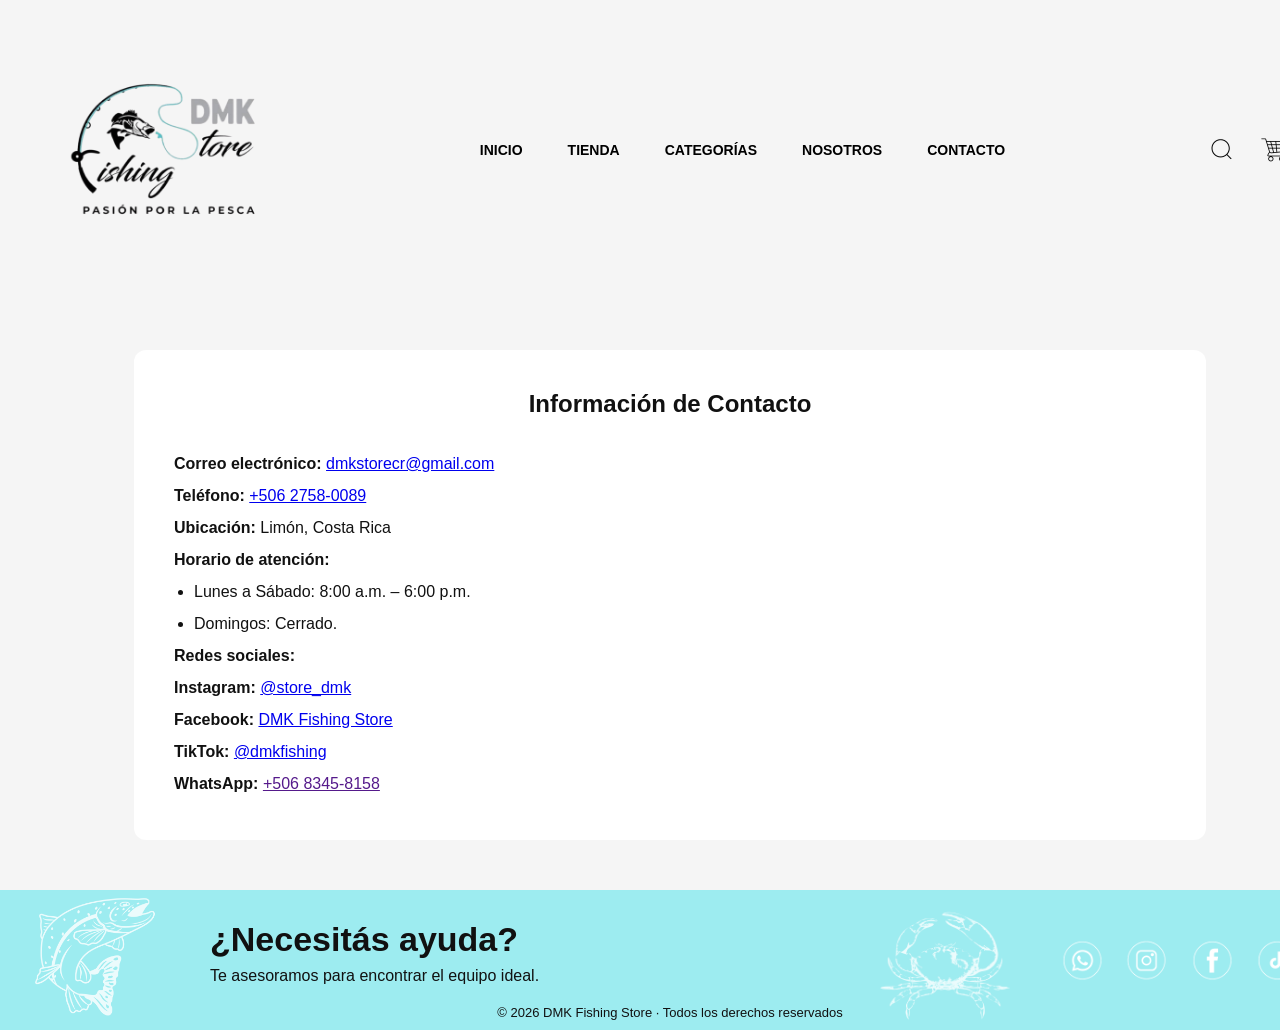
==== contacto.html @ 7b0bcb3d "Cambios" ====
<!DOCTYPE html> <!-- ! -->
<html lang="en">
<link>
    <meta charset="UTF-8">
    <meta name="viewport" content="width=device-width, initial-scale=1.0">
    <title>Nosotros</title>
    <link rel="stylesheet" href="style.css"></link>
</head>
<body>
  <main class="desktop">

    <header class="header">
      <img src="img_header/logo_header.png" alt="DMK Fishing Store" class="logo">

      <nav class="navbar">
        <a href="index.html">INICIO</a>
        <a href="tienda.html">TIENDA</a>
        <a href="#">CATEGORÍAS</a>
        <a href="nosotros.html">NOSOTROS</a>
        <a href="#">CONTACTO</a>
      </nav>

      <div class="header-icons">
        <img src="img_header/search_icon.png" alt="Buscar" class="header-icons img">
        <img src="img_header/carrito_icon.png" alt="Carrito" class="header-icons img">
      </div>
    </header>

    <section class="contacto">
        <h2>Información de Contacto</h2>

        <div class="contacto-info">

            <p>
                <strong>Correo electrónico:</strong>
                <a href="mailto:dmkstorecr@gmail.com">
                    dmkstorecr@gmail.com
                </a>
            </p>

            <p>
                <strong>Teléfono:</strong>
                <a href="tel:+50627580089">
                    +506 2758-0089
                </a>
            </p>

            <p><strong>Ubicación:</strong> Limón, Costa Rica</p>

            <p><strong>Horario de atención:</strong></p>

            <ul>
                <li>Lunes a Sábado: 8:00 a.m. – 6:00 p.m.</li>
                <li>Domingos: Cerrado.</li>
            </ul>

            <p><strong>Redes sociales:</strong></p>

            <p>
                <strong>Instagram:</strong>
                <a href="https://www.instagram.com/store_dmk?igsh=MmlsZzRmYTc1ODk5" target="_blank">
                    @store_dmk
                </a>
            </p>

            <p>
                <strong>Facebook:</strong>
                <a href="https://www.facebook.com/share/14envQaKYx1/" target="_blank">
                    DMK Fishing Store
                </a>
            </p>

            <p>
                <strong>TikTok:</strong>
                <a href="https://www.tiktok.com/@dmkfishing?_r=1&_t=ZS-96pMe8b1P9x" target="_blank">
                    @dmkfishing
                </a>
            </p>

            <p>
                <strong>WhatsApp:</strong>
                <a href="" target="_blank">
                    +506 8345-8158
                </a>
            </p>
        </div>
    </section>
    
    <footer class="footer">
      <img src="img_footer/pescado_decorativo_footer.png" alt="" class="footer-decoracion-pescado">

      <div class="footer-texto">
        <h2>¿Necesitás ayuda?</h2>
        <p>Te asesoramos para encontrar el equipo ideal.</p>
      </div>

      <img src="img_footer/cangrejo_decorativo_footer.png" alt="" class="footer-decoracion-cangrejo">

      <div class="footer-redes">
        <img src="img_footer/logo_whatsapp_footer.png" alt="WhatsApp">
        <img src="img_footer/logo_insta_footer.png" alt="Instagram">
        <img src="img_footer/logo_facebook_footer.png" alt="Facebook">
        <img src="img_footer/logo_tiktok_footer.png" alt="TikTok">
      </div>

      <p class="copyright">
        © 2026 DMK Fishing Store · Todos los derechos reservados
      </p>
    </footer>
---- style.css ----
/* RESET */
*{
    margin: 0;
    padding: 0;
    box-sizing: border-box;
    font-family: Arial, Helvetica, sans-serif;
}

body{
    background-color: #F5F5F5;
    color: #111111;
}

/* DESKTOP */
.desktop{
    width: 1340px;
    margin: auto;
}

/* HEADER */

.header{
    display: flex;
    align-items: center;
    justify-content: space-between;
    padding: 25px 40px;
}

.logo{
    width: 250px;
}

.navbar{
    display: flex;
    gap: 45px;
}

.navbar a{
    text-decoration: none;
    color: black;
    font-size: 14px;
    font-weight: 600;
}

.header-icons{
    display: flex;
    align-items: center;
    gap: 5px;
}

.header-icons img{
    width: 50px;
}

/* BANNER PRINCIPAL */

.banner-principal{
    display: flex;
    align-items: center;
    justify-content: space-between;
    padding: 30px 40px 60px;
}

.banner-texto{
    width: 800px;
}

.banner-texto h1{
    font-size: 58px;
    line-height: 1.1;
    margin-bottom: 20px;
}

.banner-texto span{
    color: #72E3E7;
}

.banner-texto p{
    font-size: 18px;
    line-height: 1.6;
    margin-bottom: 30px;
}

.btn-tienda{
    display: inline-flex;
    align-items: center;
    gap: 10px;
    background-color: #72E3E7;
    color: white;
    text-decoration: none;
    padding: 16px 28px;
    border-radius: 18px;
    font-weight: bold;
}

.btn-tienda img{
    width: 20px;
}

.banner-imagen img{
    width: 500px;
    border-radius: 4px;
}

/* SERVICIOS */

.servicios-brindados{
    display: flex;
    justify-content: space-between;
    padding: 0 40px 50px;
    gap: 30px;
}

.servicio{
    display: flex;
    align-items: center;
    gap: 18px;
    width: 33%;
}

.icono-servicio{
    width: 65px;
    height: 65px;
    background-color: #DDFBFC;
    border-radius: 50%;
    display: flex;
    align-items: center;
    justify-content: center;
}

.icono-servicio img{
    width: 60px;
}

.servicio h3{
    font-size: 16px;
    margin-bottom: 8px;
}

.servicio p{
    font-size: 14px;
    line-height: 1.5;
}

/* PRODUCTOS */

.productos-recomendados{
    padding: 0 40px 60px;
}

.titulo-productos{
    display: flex;
    align-items: center;
    justify-content: space-between;
    margin-bottom: 30px;
}

.titulo-productos p{
    color: #72E3E7;
    font-size: 14px;
    font-weight: bold;
    margin-bottom: 10px;
}

.titulo-productos h2{
    font-size: 42px;
}

.btn-ver-todos{
    border: 2px solid #72E3E7;
    padding: 12px 25px;
    border-radius: 30px;
    text-decoration: none;
    color: #72E3E7;
    font-weight: bold;
}

.productos-grid{
    display: flex;
    gap: 25px;
}

.producto-card{
    background-color: white;
    border-radius: 18px;
    padding: 20px;
    width: 100%;
    box-shadow: 0 2px 10px rgba(0,0,0,0.08);
    display: flex;
    align-items: center;
    gap: 20px;
}

.producto-card img{
    width: 45%;
    margin-bottom: 15px;
}

.producto-card h3{
    font-size: 18px;
    margin-bottom: 12px;
}

.producto-card p{
    font-weight: bold;
}

.producto-info{
    display: flex;
    flex-direction: column;
    gap: 10px;
}

/* TIENDA categorias */
.categorias-tienda{
    display: flex;
    gap: 22px;
    padding: 0 80px 40px;
    flex-wrap: wrap;
}

.categorias-tienda button{
    width: 130px;
    height: 30px;

    border-radius: 30px;
    border: 1.5px solid #D9D9D9;

    background-color: white;

    font-size: 15px;
    font-weight: 600;

    cursor: pointer;

    transition: 0.3s;
}

.categorias-tienda button:hover{
    background-color: #72E3E7;
    color: white;
    border: none;
}

.categoria-activa{
    background-color: #72E3E7 !important;
    color: white;
    border: none !important;
}

/* TIENDA */
.productos-tienda {
  display: grid;
  grid-template-columns: repeat(4, 1fr);
  gap: 28px;
  padding: 40px 80px;
}

.productos-tienda .producto-card {
  background: white;
  border-radius: 14px;
  padding: 18px;
  min-height: 320px;
  box-shadow: 0 4px 12px rgba(0, 0, 0, 0.10);
  display: flex;
  flex-direction: column;
  justify-content: space-between;
}

.productos-tienda .producto-card img {
  width: 100%;
  height: 150px;
  object-fit: contain;
  margin-bottom: 15px;
}

.productos-tienda .producto-info {
  display: flex;
  flex-direction: column;
  gap: 1px;
}

.productos-tienda .producto-info h3 {
  font-size: 16px;
  font-weight: 700;
}

.productos-tienda .producto-info p {
  font-size: 14px;
}

.productos-tienda .producto-info span {
  font-size: 15px;
  font-weight: 700;
  margin-top: 5px;
}

.productos-tienda .producto-card {
  position: relative;
}

.btn-carrito {
  position: absolute;
  right: 18px;
  bottom: 18px;
  width: 30px;
  height: 35px;
  border: none;
  border-radius: 12px;
  background: #72E3E7;
  cursor: pointer;
}

.ordenar{
    display: flex;
    align-items: center;
    gap: 10px;
}

.ordenar label{
    font-weight: bold;
    color: #000000;
}

.ordenar select{
    padding: 8px 12px;
    border: 1px solid #ccc;
    border-radius: 8px;
    background-color: white;
    cursor: pointer;
}

.buscador-section{
    display: flex;
    justify-content: flex-end;
    align-items: center;
    gap: 20px;
    margin: 20px 50px;
}

.buscador{
    display: flex;
    align-items: right;
    border: 1px solid #ccc;
    border-radius: 8px;
    overflow: hidden;
    width: 300px;
    height: 40px;
}

.buscador input{
    border: none;
    padding: 12px;
    flex: 1;
    outline: none;
}

#btnBuscar{
    display: flex;
    justify-content: center;
    align-items: center;
    border: none;
    background: #72E3E7;
    padding: 12px 15px;
    cursor: pointer;
}

#btnBuscar img{
    width: 25px;
    height: 25px;
}

.paginacion{
    display: flex;
    justify-content: center;
    align-items: center;
    gap: 10px;
    margin: 40px 0;
}

.paginacion button{
    width: 40px;
    height: 30px;
    border: none;
    border-radius: 8px;
    background-color: white;
    color: #000000;
    font-weight: bold;
    cursor: pointer;
    transition: 0.3s;
}

.paginacion button:hover{
    background-color: #72E3E7;
    color: white;
    transform: translateY(-2px);
}


/* FOOTER */

.footer{
    background-color: #9DECF0;
    padding: 30px 40px;
    display: flex;
    align-items: center;
    justify-content: space-between;
    position: relative;
}

.footer-texto h2{
    font-size: 34px;
    margin-bottom: 8px;
    margin-left: 170px;
}

.footer-texto p{
    font-size: 16px;
    margin-left: 170px;
    margin-bottom: 15px;
}

.footer-redes{
    display: flex;
    gap: 20px;
}

.footer-redes img{
    width: 45px;
}

.footer-decoracion-pescado{
    width: 145px;
    position: absolute;
    left: 20px;
    bottom: 0.3px;
    opacity: 0.8;
}

.footer-decoracion-cangrejo{
    width: 130px;
    position: absolute;
    left: 880px;
    bottom: 1px;
    opacity: 0.8;
}

.copyright{
    position: absolute;
    bottom: 10px;
    left: 50%;
    transform: translateX(-50%);
    font-size: 13px;
}

.contacto{
    width: 80%;
    margin: 50px auto;
    padding: 40px;
    background-color: #ffffff;
    border-radius: 12px;
}

.contacto h2{
    text-align: center;
    margin-bottom: 30px;
}

.contacto-info{
    line-height: 2;
}

.contacto-info ul{
    margin-left: 20px;
}

.nosotros-banner{
    display: flex;
    align-items: center;
    justify-content: space-between;
    padding: 50px 80px;
    gap: 50px;
}

.nosotros-texto{
    max-width: 550px;
}

.nosotros-texto h1{
    font-size: 58px;
    margin-bottom: 20px;
}

.nosotros-texto p{
    font-size: 18px;
    line-height: 1.6;
}

.nosotros-imagen img{
    width: 500px;
    border-radius: 18px;
}

.historia-section{
    padding: 20px 80px 60px;
}

.historia-texto{
    max-width: 900px;
}

.historia-texto h2{
    font-size: 40px;
    margin-bottom: 20px;
}

.historia-texto p{
    font-size: 18px;
    line-height: 1.7;
    margin-bottom: 20px;
}

.valores-section{
    padding: 20px 80px 70px;
}

.valores-section h2{
    font-size: 40px;
    margin-bottom: 35px;
}

.valores-grid{
    display: flex;
    gap: 30px;
}

.valor-card{
    background-color: white;
    border-radius: 18px;
    padding: 35px;
    box-shadow: 0 4px 12px rgba(0,0,0,0.08);
}

.valor-card h3{
    font-size: 24px;
    margin-bottom: 15px;
}

.valor-card p{
    font-size: 17px;
    line-height: 1.6;
}

.mision-vision{
    display: flex;
    gap: 30px;
    padding: 0 80px 80px;
}

.mision-card,
.vision-card{
    background-color: #9DEEF0;
    border-radius: 18px;
    padding: 40px;
    width: 100%;
}

.mision-card h2,
.vision-card h2{
    font-size: 32px;
    margin-bottom: 15px;
}

.mision-card p,
.vision-card p{
    font-size: 17px;
    line-height: 1.6;
}
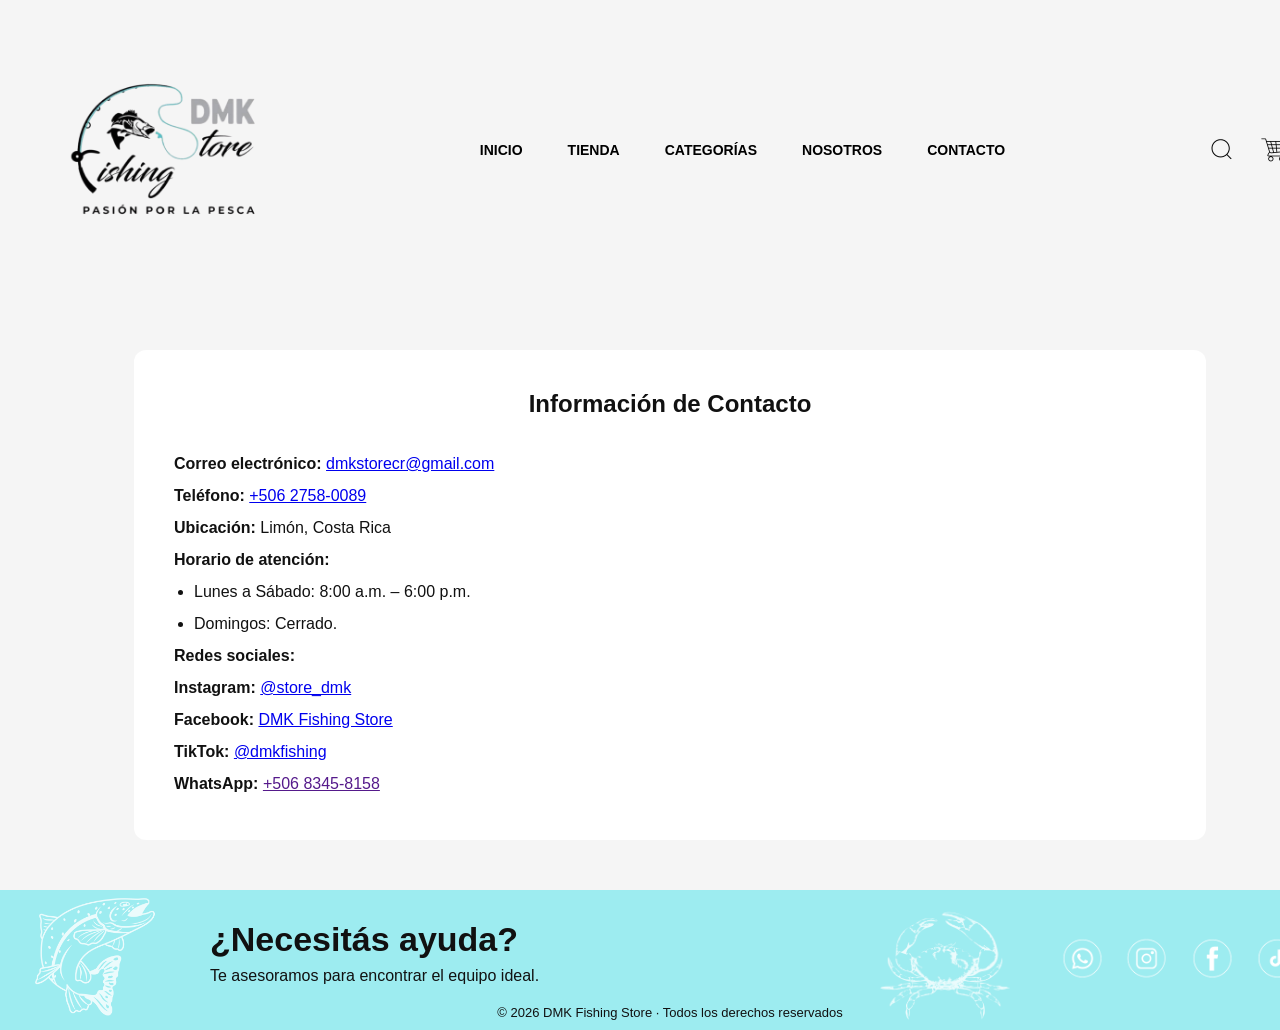
==== commit adef232a: "Actualización html" ====
--- a/contacto.html
+++ b/contacto.html
@@ -97,13 +97,28 @@
       <img src="img_footer/cangrejo_decorativo_footer.png" alt="" class="footer-decoracion-cangrejo">
 
       <div class="footer-redes">
-        <img src="img_footer/logo_whatsapp_footer.png" alt="WhatsApp">
-        <img src="img_footer/logo_insta_footer.png" alt="Instagram">
-        <img src="img_footer/logo_facebook_footer.png" alt="Facebook">
-        <img src="img_footer/logo_tiktok_footer.png" alt="TikTok">
-      </div>
+        <a href="" target="_blank">
+            <img src="img_footer/logo_whatsapp_footer.png" alt="WhatsApp">
+        </a>
+
+        <a href="https://www.instagram.com/store_dmk?igsh=MmlsZzRmYTc1ODk5" target="_blank">
+            <img src="img_footer/logo_insta_footer.png" alt="Instagram">
+        </a>
+
+        <a href="https://www.facebook.com/share/14envQaKYx1/" target="_blank">
+            <img src="img_footer/logo_facebook_footer.png" alt="Facebook">
+        </a>
+
+        <a href="https://www.tiktok.com/@dmkfishing?_r=1&_t=ZS-96pMe8b1P9x" target="_blank">
+            <img src="img_footer/logo_tiktok_footer.png" alt="TikTok">
+        </a>
+    </div>
 
       <p class="copyright">
         © 2026 DMK Fishing Store · Todos los derechos reservados
       </p>
     </footer>
+
+    </main>
+    </body>
+</html>
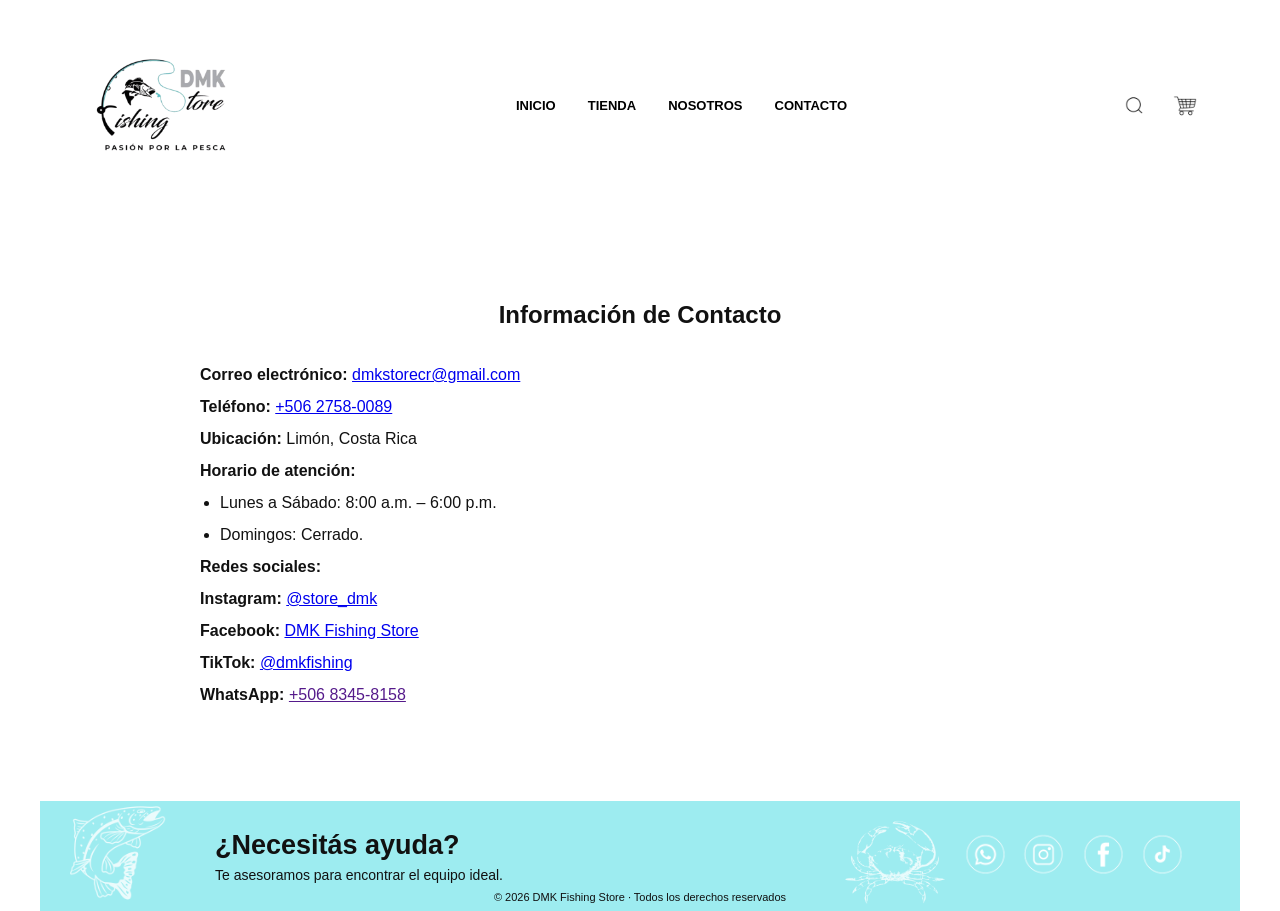
==== commit 0eb27131: "Aplicación archivo json" ====
--- a/contacto.html
+++ b/contacto.html
@@ -15,7 +15,6 @@
       <nav class="navbar">
         <a href="index.html">INICIO</a>
         <a href="tienda.html">TIENDA</a>
-        <a href="#">CATEGORÍAS</a>
         <a href="nosotros.html">NOSOTROS</a>
         <a href="#">CONTACTO</a>
       </nav>
--- a/style.css
+++ b/style.css
@@ -7,89 +7,109 @@
 }
 
 body{
-    background-color: #F5F5F5;
+    background-color: #ffffff;
     color: #111111;
 }
 
 /* DESKTOP */
 .desktop{
-    width: 1340px;
+    width: 100%;
+    max-width: 1200px;
     margin: auto;
 }
 
 /* HEADER */
 
-.header{
+.header {
     display: flex;
     align-items: center;
     justify-content: space-between;
-    padding: 25px 40px;
-}
-
-.logo{
-    width: 250px;
-}
-
-.navbar{
-    display: flex;
-    gap: 45px;
-}
-
-.navbar a{
+    padding: 18px 35px;
+}
+
+.logo {
+    width: 175px;
+    height: auto;
+}
+
+.navbar {
+    display: flex;
+    align-items: center;
+    gap: 32px;
+}
+
+.navbar a {
     text-decoration: none;
     color: black;
-    font-size: 14px;
+    font-size: 13px;
     font-weight: 600;
 }
 
-.header-icons{
-    display: flex;
-    align-items: center;
-    gap: 5px;
-}
-
-.header-icons img{
-    width: 50px;
+.header-icons {
+    display: flex;
+    align-items: center;
+    gap: 12px;
+}
+
+.header-icons img {
+    width: 40px;
+    height: 40px;
+    object-fit: contain;
 }
 
 /* BANNER PRINCIPAL */
 
-.banner-principal{
+.banner-principal {
     display: flex;
     align-items: center;
     justify-content: space-between;
-    padding: 30px 40px 60px;
-}
-
-.banner-texto{
-    width: 800px;
-}
-
-.banner-texto h1{
-    font-size: 58px;
-    line-height: 1.1;
-    margin-bottom: 20px;
-}
-
-.banner-texto span{
+    gap: 45px;
+    padding: 45px 35px 55px;
+}
+
+.banner-texto {
+    width: 55%;
+}
+
+.banner-texto h1 {
+    font-size: 45px;
+    line-height: 1.12;
+    margin-bottom: 18px;
+}
+
+.banner-texto span {
     color: #72E3E7;
 }
 
-.banner-texto p{
-    font-size: 18px;
+.banner-texto p {
+    font-size: 16px;
     line-height: 1.6;
-    margin-bottom: 30px;
+    margin-bottom: 25px;
+    max-width: 610px;
+}
+
+.banner-imagen {
+    width: 45%;
+}
+
+.banner-imagen img {
+    display: block;
+    width: 100%;
+    height: 330px;
+    object-fit: cover;
+    border-radius: 8px;
+    box-shadow: 10 12px 30px rgba(54, 129, 143, 0.12);
 }
 
 .btn-tienda{
     display: inline-flex;
     align-items: center;
-    gap: 10px;
+    gap: 9px;
     background-color: #72E3E7;
     color: white;
     text-decoration: none;
-    padding: 16px 28px;
-    border-radius: 18px;
+    padding: 13px 23px;
+    border-radius: 15px;
     font-weight: bold;
 }
 
@@ -97,10 +117,6 @@
     width: 20px;
 }
 
-.banner-imagen img{
-    width: 500px;
-    border-radius: 4px;
-}
 
 /* SERVICIOS */
 
@@ -396,63 +412,233 @@
     transform: translateY(-2px);
 }
 
+.enlace-producto {
+    display: block;
+    color: inherit;
+    text-decoration: none;
+}
+
+.imagen-no-disponible {
+    width: 100%;
+    height: 220px;
+    display: flex;
+    align-items: center;
+    justify-content: center;
+    background-color: #eef3f4;
+    color: #6d7779;
+    font-size: 14px;
+}
+
+/* PRODUCTO */
+
+.detalle-producto {
+    width: 90%;
+    max-width: 1100px;
+    margin: 45px auto 70px;
+    padding: 35px;
+
+    display: grid;
+    grid-template-columns: 1fr 1fr;
+    gap: 45px;
+    align-items: center;
+
+    background-color: white;
+    border-radius: 22px;
+    box-shadow: 0 10px 30px rgba(0, 0, 0, 0.1);
+
+    box-sizing: border-box;
+}
+
+.detalle-imagen {
+    width: 100%;
+    height: 450px;
+    padding: 25px;
+
+    display: flex;
+    align-items: center;
+    justify-content: center;
+
+    background-color: #f4f8f9;
+    border-radius: 18px;
+    box-sizing: border-box;
+}
+
+.detalle-imagen img {
+    width: 100%;
+    height: 100%;
+    object-fit: contain;
+    display: block;
+}
+
+.detalle-info {
+    display: flex;
+    flex-direction: column;
+    align-items: flex-start;
+}
+
+.volver {
+    margin-bottom: 18px;
+    color: #159aa2;
+    font-size: 15px;
+    font-weight: bold;
+    text-decoration: none;
+}
+
+.volver:hover {
+    text-decoration: underline;
+}
+
+.categoria-producto {
+    margin: 0 0 8px;
+
+    color: #159aa2;
+    font-size: 14px;
+    font-weight: bold;
+    text-transform: uppercase;
+    letter-spacing: 1px;
+}
+
+.detalle-info h1 {
+    margin: 0 0 8px;
+    font-size: 36px;
+    line-height: 1.1;
+}
+
+.modelo-producto {
+    margin: 0 0 18px;
+    color: #666;
+    font-size: 17px;
+}
+
+.precio-producto {
+    margin: 0 0 20px;
+    font-size: 30px;
+    color: #111;
+}
+
+.descripcion-producto {
+    margin: 0 0 22px;
+    color: #444;
+    font-size: 16px;
+    line-height: 1.6;
+}
+
+.caracteristicas-producto {
+    width: 100%;
+    margin-bottom: 24px;
+    padding: 20px;
+
+    background-color: #f4f8f9;
+    border-radius: 14px;
+    box-sizing: border-box;
+}
+
+.caracteristicas-producto h3 {
+    margin: 0 0 12px;
+    font-size: 18px;
+}
+
+.caracteristicas-producto ul {
+    margin: 0;
+    padding-left: 20px;
+}
+
+.caracteristicas-producto li {
+    margin-bottom: 7px;
+    color: #444;
+}
+
+.btn-comprar {
+    width: 100%;
+    max-width: 320px;
+    padding: 15px 22px;
+
+    border: none;
+    border-radius: 14px;
+
+    background-color: #62dbe0;
+    color: #111;
+
+    font-size: 16px;
+    font-weight: bold;
+    cursor: pointer;
+
+    transition: transform 0.2s ease,
+                box-shadow 0.2s ease;
+}
+
+.btn-comprar:hover {
+    transform: translateY(-2px);
+    box-shadow: 0 8px 18px rgba(0, 0, 0, 0.15);
+}
+
 
 /* FOOTER */
 
-.footer{
+.footer {
     background-color: #9DECF0;
-    padding: 30px 40px;
+    min-height: 110px;
+    padding: 25px 40px;
     display: flex;
     align-items: center;
     justify-content: space-between;
     position: relative;
 }
 
-.footer-texto h2{
-    font-size: 34px;
-    margin-bottom: 8px;
-    margin-left: 170px;
-}
-
-.footer-texto p{
-    font-size: 16px;
-    margin-left: 170px;
-    margin-bottom: 15px;
-}
-
-.footer-redes{
-    display: flex;
-    gap: 20px;
-}
-
-.footer-redes img{
+.footer-texto {
+    margin-left: 135px;
+}
+
+.footer-texto h2 {
+    font-size: 27px;
+    margin: 0 0 6px;
+}
+
+.footer-texto p {
+    font-size: 14px;
+    margin: 0;
+}
+
+.footer-redes {
+    display: flex;
+    align-items: center;
+    gap: 14px;
+    margin-right: 15px;
+}
+
+.footer-redes img {
     width: 45px;
-}
-
-.footer-decoracion-pescado{
-    width: 145px;
+    height: 45px;
+    object-fit: contain;
+}
+
+.footer-decoracion-pescado {
+    width: 115px;
     position: absolute;
-    left: 20px;
-    bottom: 0.3px;
+    left: 18px;
+    bottom: 0;
     opacity: 0.8;
 }
 
-.footer-decoracion-cangrejo{
-    width: 130px;
+.footer-decoracion-cangrejo {
+    width: 100px;
     position: absolute;
-    left: 880px;
-    bottom: 1px;
+    right: 295px;
+    bottom: 0;
+    left: auto;
     opacity: 0.8;
 }
 
-.copyright{
+.copyright {
     position: absolute;
-    bottom: 10px;
+    bottom: 8px;
     left: 50%;
     transform: translateX(-50%);
-    font-size: 13px;
-}
-
+    width: max-content;
+    font-size: 11px;
+}
+
+/* CONTACTO */
 .contacto{
     width: 80%;
     margin: 50px auto;
@@ -474,6 +660,7 @@
     margin-left: 20px;
 }
 
+/* NOSOTROS */ 
 .nosotros-banner{
     display: flex;
     align-items: center;
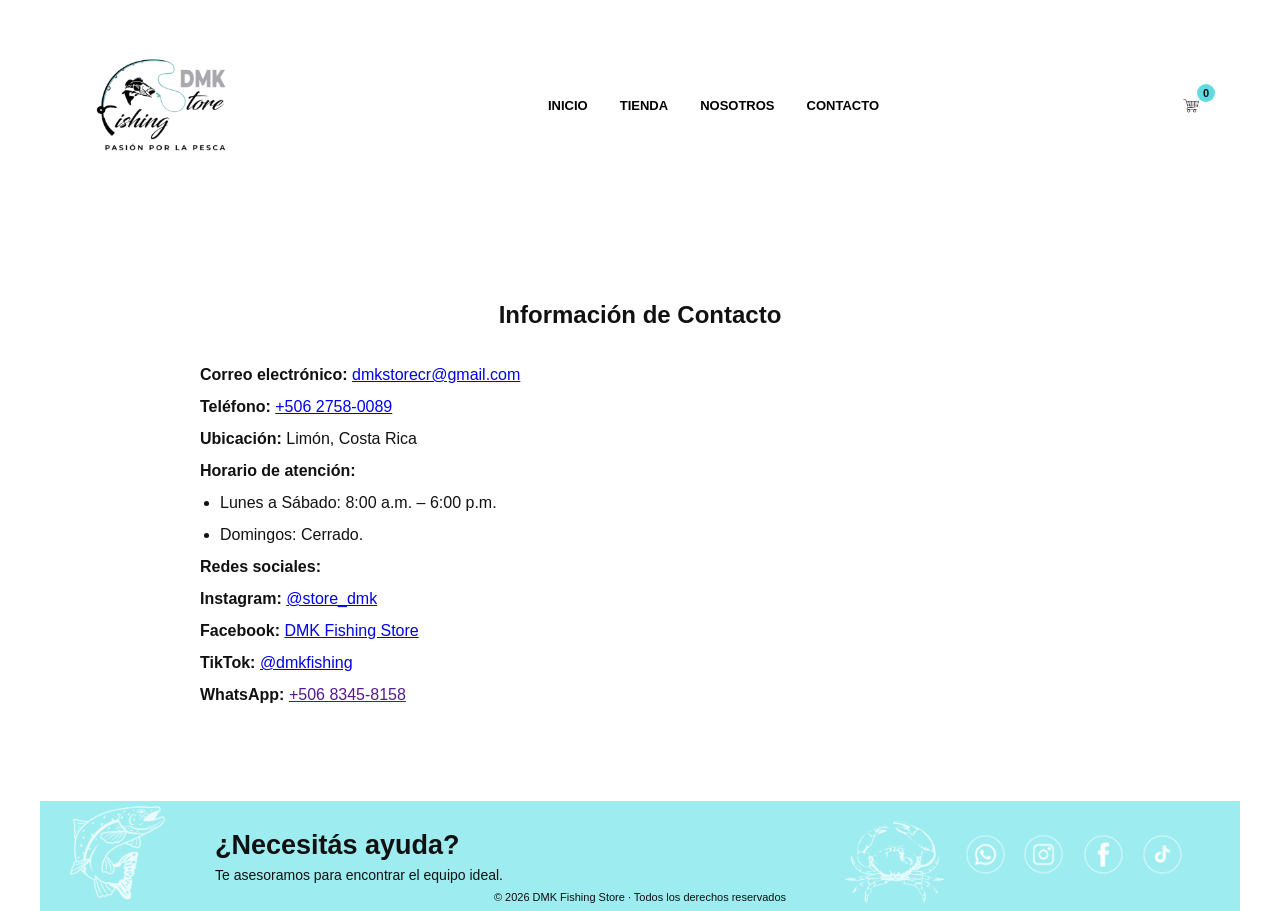
==== commit 0f17eb5d: "CAMBIOS" ====
--- a/contacto.html
+++ b/contacto.html
@@ -16,12 +16,21 @@
         <a href="index.html">INICIO</a>
         <a href="tienda.html">TIENDA</a>
         <a href="nosotros.html">NOSOTROS</a>
-        <a href="#">CONTACTO</a>
+        <a href="contacto.html">CONTACTO</a>
       </nav>
 
       <div class="header-icons">
-        <img src="img_header/search_icon.png" alt="Buscar" class="header-icons img">
-        <img src="img_header/carrito_icon.png" alt="Carrito" class="header-icons img">
+        <a href="pantalla_carrito.html" class="enlace-carrito">
+            <img
+                src="img_header/carrito_icon.png"
+                alt="Ver carrito"
+                class="header-icon-img"
+            >
+
+            <span id="contadorCarrito" class="contador-carrito">
+                0
+            </span>
+        </a>
       </div>
     </header>
 
--- a/style.css
+++ b/style.css
@@ -48,12 +48,11 @@
 .header-icons {
     display: flex;
     align-items: center;
-    gap: 12px;
-}
-
-.header-icons img {
-    width: 40px;
-    height: 40px;
+}
+
+.header-icons-img {
+    width: 50px;
+    height: 50px;
     object-fit: contain;
 }
 
@@ -429,6 +428,154 @@
     font-size: 14px;
 }
 
+/* CARRITO */
+.enlace-carrito {
+    position: relative;
+    display: inline-flex;
+    align-items: center;
+    justify-content: center;
+}
+
+.header-icon-img {
+    width: 28px;
+    height: 28px;
+    object-fit: contain;
+}
+
+.contador-carrito {
+    position: absolute;
+    top: -8px;
+    right: -10px;
+
+    min-width: 18px;
+    height: 18px;
+    padding: 0 4px;
+
+    display: flex;
+    align-items: center;
+    justify-content: center;
+
+    background-color: #62dbe0;
+    color: #111;
+    border-radius: 50%;
+
+    font-size: 11px;
+    font-weight: bold;
+    box-sizing: border-box;
+}
+
+.carrito-contenedor {
+    width: min(1100px, 90%);
+    margin: 40px auto;
+}
+
+.carrito-contenedor h1 {
+    margin-bottom: 30px;
+}
+
+.producto-carrito {
+    display: grid;
+    grid-template-columns: 130px 1fr auto auto auto;
+    align-items: center;
+    gap: 20px;
+
+    padding: 20px;
+    margin-bottom: 18px;
+
+    background-color: white;
+    border-radius: 16px;
+    box-shadow: 0 4px 14px rgba(0, 0, 0, 0.1);
+}
+
+.producto-carrito-imagen {
+    width: 120px;
+    height: 120px;
+}
+
+.producto-carrito-imagen img {
+    width: 100%;
+    height: 100%;
+    object-fit: contain;
+}
+
+.producto-carrito-info h2 {
+    margin: 0 0 8px;
+}
+
+.producto-carrito-info p {
+    margin: 5px 0;
+}
+
+.cantidad-carrito {
+    display: flex;
+    align-items: center;
+    gap: 12px;
+}
+
+.btn-cantidad {
+    width: 34px;
+    height: 34px;
+
+    border: none;
+    border-radius: 50%;
+    cursor: pointer;
+
+    font-size: 20px;
+}
+
+.btn-eliminar {
+    border: none;
+    background: none;
+    cursor: pointer;
+    text-decoration: underline;
+}
+
+.resumen-carrito {
+    margin-top: 30px;
+    padding: 25px;
+
+    text-align: right;
+
+    background-color: white;
+    border-radius: 16px;
+}
+
+.btn-finalizar {
+    padding: 13px 25px;
+
+    border: none;
+    border-radius: 12px;
+    cursor: pointer;
+
+    font-size: 16px;
+    font-weight: bold;
+}
+
+.carrito-vacio {
+    font-size: 20px;
+    margin-bottom: 25px;
+}
+
+.btn-volver-tienda {
+    display: inline-block;
+    padding: 12px 20px;
+
+    border-radius: 10px;
+    text-decoration: none;
+}
+
+@media (max-width: 750px) {
+    .producto-carrito {
+        grid-template-columns: 100px 1fr;
+    }
+
+    .cantidad-carrito,
+    .subtotal-carrito,
+    .btn-eliminar {
+        grid-column: 2;
+    }
+}
+
 /* PRODUCTO */
 
 .detalle-producto {
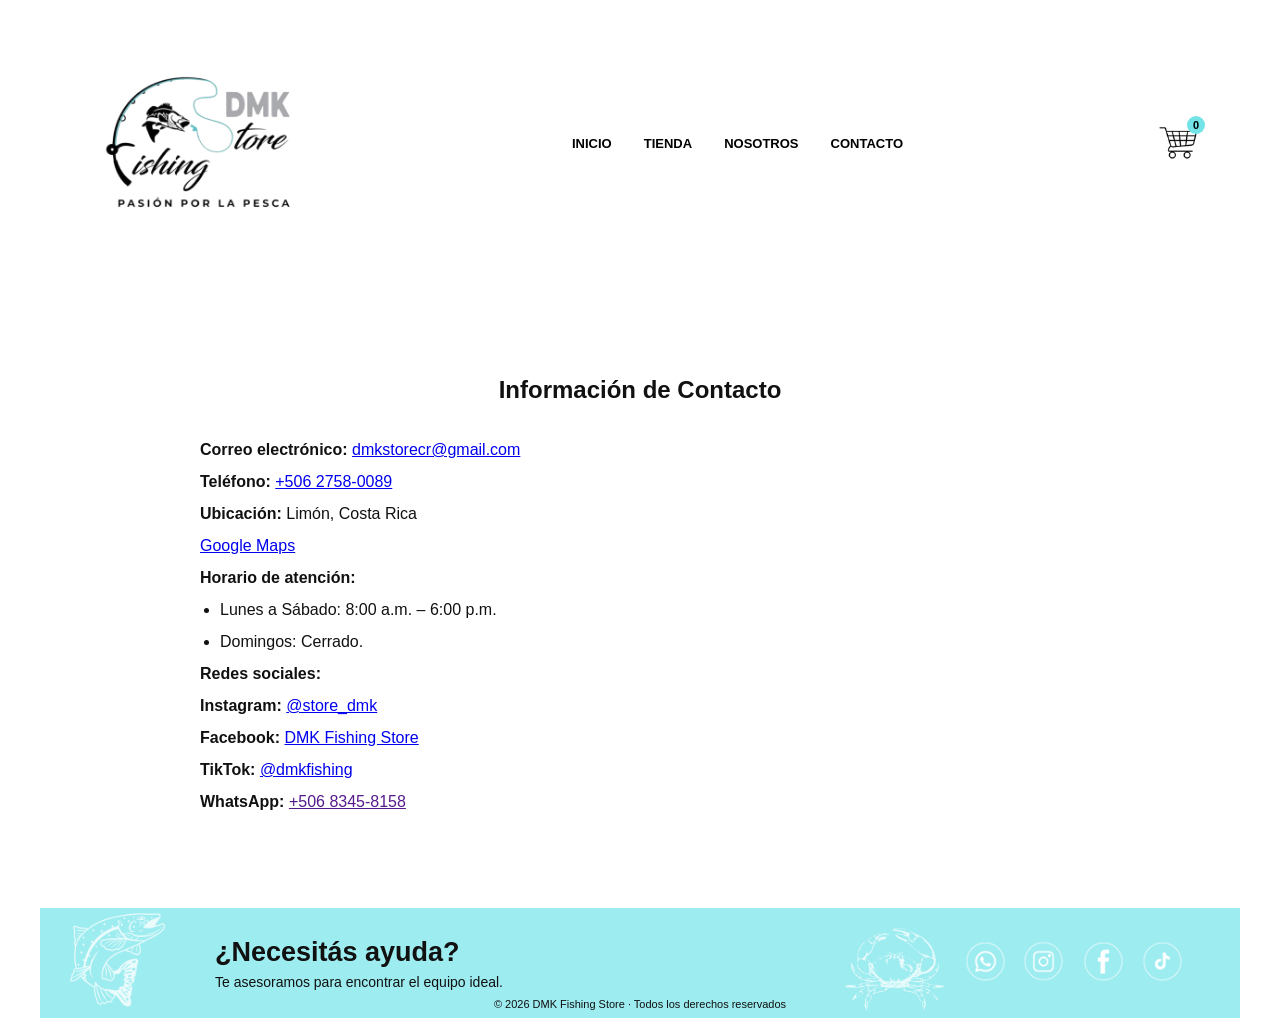
==== commit d77c10f7: "Cambios" ====
--- a/contacto.html
+++ b/contacto.html
@@ -54,6 +54,14 @@
             </p>
 
             <p><strong>Ubicación:</strong> Limón, Costa Rica</p>
+
+             <a
+                href="https://maps.app.goo.gl/ubHS5RytVNnxXfZX6"
+                target="_blank"
+                rel="noopener noreferrer"
+            >
+                Google Maps
+            </a>
 
             <p><strong>Horario de atención:</strong></p>
 
--- a/style.css
+++ b/style.css
@@ -28,8 +28,8 @@
 }
 
 .logo {
-    width: 175px;
-    height: auto;
+    width: 250px;
+    height: 250px;
 }
 
 .navbar {
@@ -431,21 +431,32 @@
 /* CARRITO */
 .enlace-carrito {
     position: relative;
-    display: inline-flex;
+    width: 55px;
+    height: 55px;
+
+    display: flex;
     align-items: center;
     justify-content: center;
-}
-
-.header-icon-img {
-    width: 28px;
-    height: 28px;
+
+    overflow: visible;
+}
+
+.enlace-carrito .header-icon-img {
+    width: 40px;
+    height: 40px;
     object-fit: contain;
+
+    transform: scale(1.7);
+}
+
+.header-icons-img {
+    width: 40px;
 }
 
 .contador-carrito {
     position: absolute;
-    top: -8px;
-    right: -10px;
+    top: 0;
+    right: 0;
 
     min-width: 18px;
     height: 18px;
@@ -455,13 +466,13 @@
     align-items: center;
     justify-content: center;
 
-    background-color: #62dbe0;
-    color: #111;
+    background-color: #72e3e7;
+    color: black;
     border-radius: 50%;
 
     font-size: 11px;
     font-weight: bold;
-    box-sizing: border-box;
+    z-index: 2;
 }
 
 .carrito-contenedor {
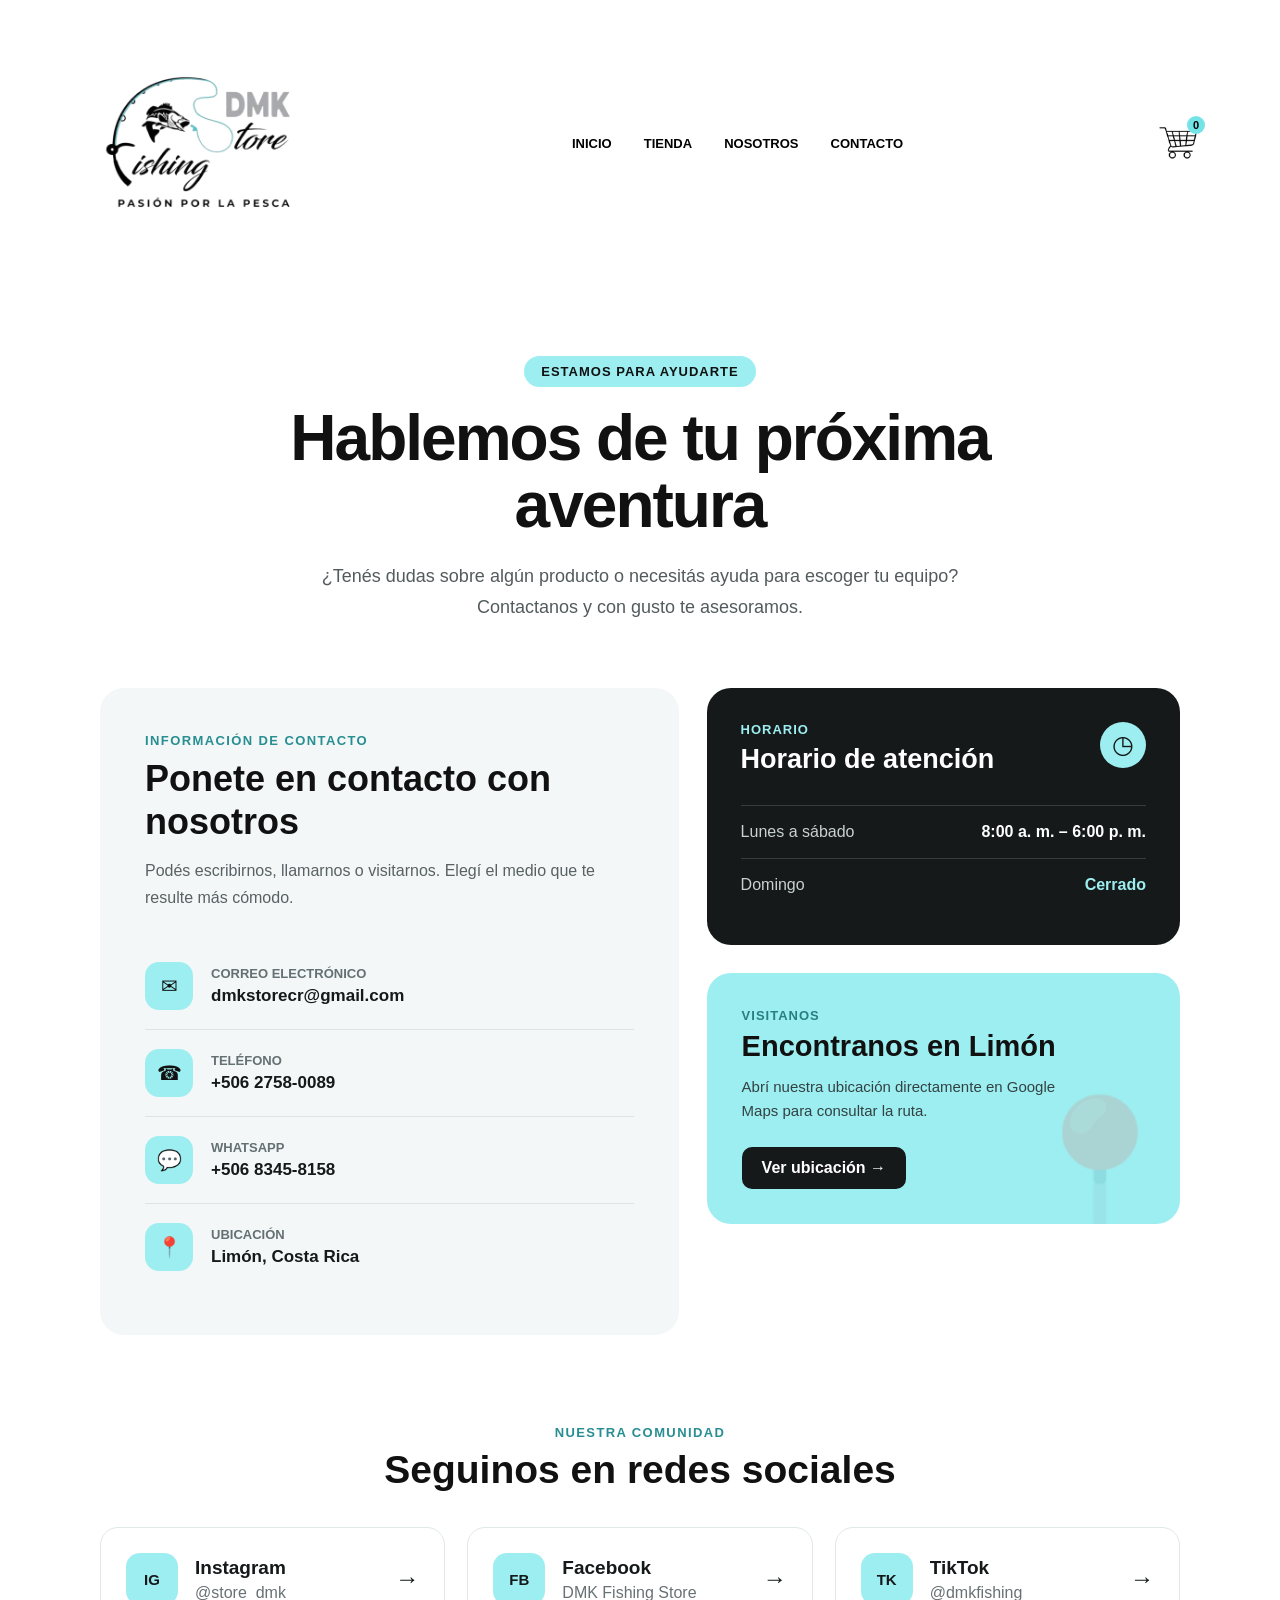
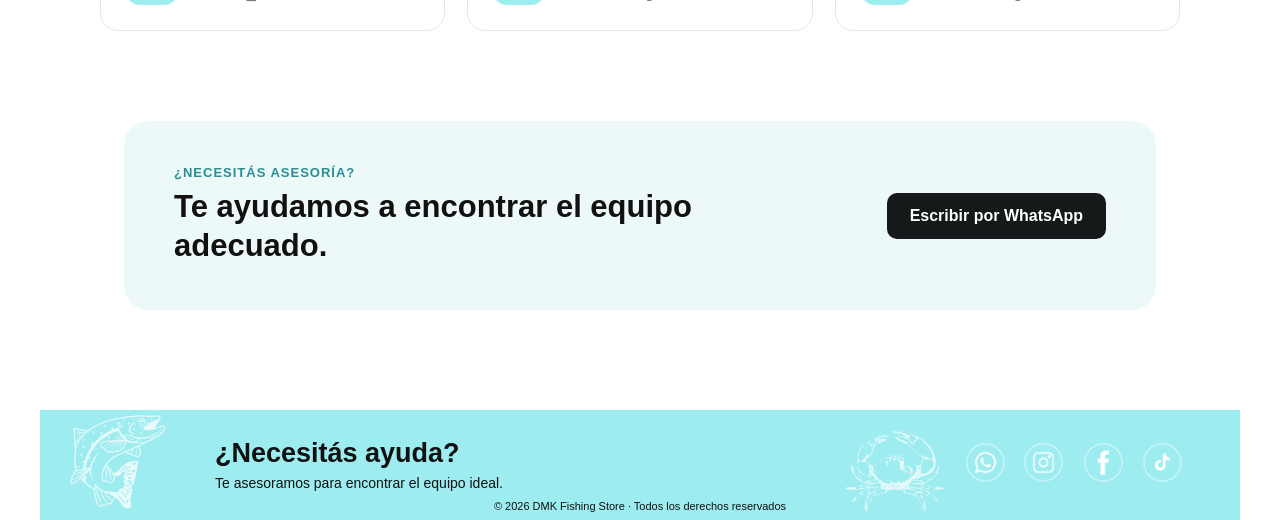
==== commit e9c142e9: "Cambios html" ====
--- a/contacto.html
+++ b/contacto.html
@@ -34,73 +34,329 @@
       </div>
     </header>
 
-    <section class="contacto">
-        <h2>Información de Contacto</h2>
-
-        <div class="contacto-info">
-
-            <p>
-                <strong>Correo electrónico:</strong>
-                <a href="mailto:dmkstorecr@gmail.com">
-                    dmkstorecr@gmail.com
+    <main class="pagina-contacto">
+
+            <!-- Encabezado -->
+
+            <section class="contacto-hero">
+
+                <span class="contacto-etiqueta">
+                    Estamos para ayudarte
+                </span>
+
+                <h1>
+                    Hablemos de tu próxima aventura
+                </h1>
+
+                <p>
+                    ¿Tenés dudas sobre algún producto o necesitás
+                    ayuda para escoger tu equipo? Contactanos y
+                    con gusto te asesoramos.
+                </p>
+
+            </section>
+
+
+            <!-- Información principal -->
+
+            <section class="contacto-principal">
+
+                <!-- Tarjeta de contacto -->
+
+                <div class="contacto-datos">
+
+                    <p class="subtitulo-contacto">
+                        Información de contacto
+                    </p>
+
+                    <h2>
+                        Ponete en contacto con nosotros
+                    </h2>
+
+                    <p class="contacto-introduccion">
+                        Podés escribirnos, llamarnos o visitarnos.
+                        Elegí el medio que te resulte más cómodo.
+                    </p>
+
+
+                    <!-- Correo -->
+
+                    <article class="dato-contacto">
+
+                        <div class="dato-contacto-icono">
+                            ✉
+                        </div>
+
+                        <div>
+                            <span>Correo electrónico</span>
+
+                            <a href="mailto:dmkstorecr@gmail.com">
+                                dmkstorecr@gmail.com
+                            </a>
+                        </div>
+
+                    </article>
+
+
+                    <!-- Teléfono -->
+
+                    <article class="dato-contacto">
+
+                        <div class="dato-contacto-icono">
+                            ☎
+                        </div>
+
+                        <div>
+                            <span>Teléfono</span>
+
+                            <a href="tel:+50627580089">
+                                +506 2758-0089
+                            </a>
+                        </div>
+
+                    </article>
+
+
+                    <!-- WhatsApp -->
+
+                    <article class="dato-contacto">
+
+                        <div class="dato-contacto-icono">
+                            💬
+                        </div>
+
+                        <div>
+                            <span>WhatsApp</span>
+
+                            <a
+                                href="https://wa.me/50683458158"
+                                target="_blank"
+                                rel="noopener noreferrer"
+                            >
+                                +506 8345-8158
+                            </a>
+                        </div>
+
+                    </article>
+
+
+                    <!-- Ubicación -->
+
+                    <article class="dato-contacto">
+
+                        <div class="dato-contacto-icono">
+                            📍
+                        </div>
+
+                        <div>
+                            <span>Ubicación</span>
+
+                            <p>
+                                Limón, Costa Rica
+                            </p>
+                        </div>
+
+                    </article>
+
+                </div>
+
+
+                <!-- Horario y mapa -->
+
+                <div class="contacto-lateral">
+
+                    <article class="horario-contacto">
+
+                        <div class="horario-encabezado">
+
+                            <div>
+                                <p>Horario</p>
+
+                                <h2>
+                                    Horario de atención
+                                </h2>
+                            </div>
+
+                            <span class="horario-icono">
+                                ◷
+                            </span>
+
+                        </div>
+
+                        <div class="horario-fila">
+
+                            <span>
+                                Lunes a sábado
+                            </span>
+
+                            <strong>
+                                8:00 a. m. – 6:00 p. m.
+                            </strong>
+
+                        </div>
+
+                        <div class="horario-fila">
+
+                            <span>
+                                Domingo
+                            </span>
+
+                            <strong class="horario-cerrado">
+                                Cerrado
+                            </strong>
+
+                        </div>
+
+                    </article>
+
+
+                    <article class="ubicacion-contacto">
+
+                        <div class="ubicacion-contenido">
+
+                            <span>
+                                Visitanos
+                            </span>
+
+                            <h2>
+                                Encontranos en Limón
+                            </h2>
+
+                            <p>
+                                Abrí nuestra ubicación directamente
+                                en Google Maps para consultar la ruta.
+                            </p>
+
+                            <a
+                                href="https://maps.app.goo.gl/ubHS5RytVNnxXfZX6"
+                                target="_blank"
+                                rel="noopener noreferrer"
+                                class="btn-mapa"
+                            >
+                                Ver ubicación →
+                            </a>
+
+                        </div>
+
+                        <div class="ubicacion-decoracion">
+                            📍
+                        </div>
+
+                    </article>
+
+                </div>
+
+            </section>
+
+
+            <!-- Redes sociales -->
+
+            <section class="redes-contacto">
+
+                <div class="redes-contacto-titulo">
+
+                    <p>
+                        Nuestra comunidad
+                    </p>
+
+                    <h2>
+                        Seguinos en redes sociales
+                    </h2>
+
+                </div>
+
+                <div class="redes-contacto-grid">
+
+                    <a
+                        href="https://www.instagram.com/store_dmk?igsh=MmlsZzRmYTc1ODk5"
+                        target="_blank"
+                        rel="noopener noreferrer"
+                        class="red-contacto-card"
+                    >
+                        <span class="red-contacto-icono">
+                            IG
+                        </span>
+
+                        <div>
+                            <h3>Instagram</h3>
+                            <p>@store_dmk</p>
+                        </div>
+
+                        <strong>→</strong>
+                    </a>
+
+
+                    <a
+                        href="https://www.facebook.com/share/14envQaKYx1/"
+                        target="_blank"
+                        rel="noopener noreferrer"
+                        class="red-contacto-card"
+                    >
+                        <span class="red-contacto-icono">
+                            FB
+                        </span>
+
+                        <div>
+                            <h3>Facebook</h3>
+                            <p>DMK Fishing Store</p>
+                        </div>
+
+                        <strong>→</strong>
+                    </a>
+
+
+                    <a
+                        href="https://www.tiktok.com/@dmkfishing?_r=1&_t=ZS-96pMe8b1P9x"
+                        target="_blank"
+                        rel="noopener noreferrer"
+                        class="red-contacto-card"
+                    >
+                        <span class="red-contacto-icono">
+                            TK
+                        </span>
+
+                        <div>
+                            <h3>TikTok</h3>
+                            <p>@dmkfishing</p>
+                        </div>
+
+                        <strong>→</strong>
+                    </a>
+
+                </div>
+
+            </section>
+
+
+            <!-- Llamado final -->
+
+            <section class="contacto-llamado">
+
+                <div>
+
+                    <p>
+                        ¿Necesitás asesoría?
+                    </p>
+
+                    <h2>
+                        Te ayudamos a encontrar el equipo adecuado.
+                    </h2>
+
+                </div>
+
+                <a
+                    href="https://wa.me/50683458158"
+                    target="_blank"
+                    rel="noopener noreferrer"
+                    class="btn-contacto-whatsapp"
+                >
+                    Escribir por WhatsApp
                 </a>
-            </p>
-
-            <p>
-                <strong>Teléfono:</strong>
-                <a href="tel:+50627580089">
-                    +506 2758-0089
-                </a>
-            </p>
-
-            <p><strong>Ubicación:</strong> Limón, Costa Rica</p>
-
-             <a
-                href="https://maps.app.goo.gl/ubHS5RytVNnxXfZX6"
-                target="_blank"
-                rel="noopener noreferrer"
-            >
-                Google Maps
-            </a>
-
-            <p><strong>Horario de atención:</strong></p>
-
-            <ul>
-                <li>Lunes a Sábado: 8:00 a.m. – 6:00 p.m.</li>
-                <li>Domingos: Cerrado.</li>
-            </ul>
-
-            <p><strong>Redes sociales:</strong></p>
-
-            <p>
-                <strong>Instagram:</strong>
-                <a href="https://www.instagram.com/store_dmk?igsh=MmlsZzRmYTc1ODk5" target="_blank">
-                    @store_dmk
-                </a>
-            </p>
-
-            <p>
-                <strong>Facebook:</strong>
-                <a href="https://www.facebook.com/share/14envQaKYx1/" target="_blank">
-                    DMK Fishing Store
-                </a>
-            </p>
-
-            <p>
-                <strong>TikTok:</strong>
-                <a href="https://www.tiktok.com/@dmkfishing?_r=1&_t=ZS-96pMe8b1P9x" target="_blank">
-                    @dmkfishing
-                </a>
-            </p>
-
-            <p>
-                <strong>WhatsApp:</strong>
-                <a href="" target="_blank">
-                    +506 8345-8158
-                </a>
-            </p>
-        </div>
-    </section>
+
+            </section>
+
+        </main>
+
     
     <footer class="footer">
       <img src="img_footer/pescado_decorativo_footer.png" alt="" class="footer-decoracion-pescado">
--- a/style.css
+++ b/style.css
@@ -797,127 +797,780 @@
 }
 
 /* CONTACTO */
-.contacto{
-    width: 80%;
-    margin: 50px auto;
-    padding: 40px;
-    background-color: #ffffff;
-    border-radius: 12px;
-}
-
-.contacto h2{
+.pagina-contacto {
+    padding-bottom: 100px;
+}
+
+
+/* Encabezado/contacto */
+.contacto-hero {
+    width: min(900px, 88%);
+    margin: 70px auto 65px;
+
     text-align: center;
-    margin-bottom: 30px;
-}
-
-.contacto-info{
-    line-height: 2;
-}
-
-.contacto-info ul{
-    margin-left: 20px;
-}
-
-/* NOSOTROS */ 
-.nosotros-banner{
-    display: flex;
-    align-items: center;
-    justify-content: space-between;
-    padding: 50px 80px;
-    gap: 50px;
-}
-
-.nosotros-texto{
-    max-width: 550px;
-}
-
-.nosotros-texto h1{
-    font-size: 58px;
-    margin-bottom: 20px;
-}
-
-.nosotros-texto p{
-    font-size: 18px;
-    line-height: 1.6;
-}
-
-.nosotros-imagen img{
-    width: 500px;
-    border-radius: 18px;
-}
-
-.historia-section{
-    padding: 20px 80px 60px;
-}
-
-.historia-texto{
-    max-width: 900px;
-}
-
-.historia-texto h2{
-    font-size: 40px;
-    margin-bottom: 20px;
-}
-
-.historia-texto p{
+}
+
+.contacto-etiqueta {
+    display: inline-block;
+
+    margin-bottom: 18px;
+    padding: 8px 17px;
+
+    background-color: #9deef0;
+    border-radius: 30px;
+
+    font-size: 13px;
+    font-weight: bold;
+    letter-spacing: 1px;
+    text-transform: uppercase;
+}
+
+.contacto-hero h1 {
+    max-width: 800px;
+    margin: 0 auto 22px;
+
+    font-size: clamp(43px, 5vw, 68px);
+    line-height: 1.05;
+    letter-spacing: -2px;
+}
+
+.contacto-hero p {
+    max-width: 650px;
+    margin: 0 auto;
+
+    color: #535b5d;
     font-size: 18px;
     line-height: 1.7;
-    margin-bottom: 20px;
-}
-
-.valores-section{
-    padding: 20px 80px 70px;
-}
-
-.valores-section h2{
-    font-size: 40px;
+}
+
+
+/* Contenido principal */
+
+.contacto-principal {
+    width: min(1120px, 90%);
+    margin: 0 auto 90px;
+
+    display: grid;
+    grid-template-columns: 1.1fr 0.9fr;
+    gap: 28px;
+}
+
+
+/* Tarjeta izquierda */
+
+.contacto-datos {
+    padding: 45px;
+
+    background-color: #f3f7f7;
+    border-radius: 24px;
+}
+
+.subtitulo-contacto {
+    margin: 0 0 9px;
+
+    color: #278e92;
+    font-size: 13px;
+    font-weight: bold;
+    letter-spacing: 1.4px;
+    text-transform: uppercase;
+}
+
+.contacto-datos > h2 {
+    max-width: 530px;
+    margin: 0 0 14px;
+
+    font-size: 36px;
+    line-height: 1.2;
+}
+
+.contacto-introduccion {
+    max-width: 570px;
+    margin: 0 0 32px;
+
+    color: #596164;
+    font-size: 16px;
+    line-height: 1.7;
+}
+
+.dato-contacto {
+    display: flex;
+    align-items: center;
+    gap: 18px;
+
+    padding: 19px 0;
+
+    border-bottom: 1px solid #dce5e5;
+}
+
+.dato-contacto:last-child {
+    border-bottom: none;
+}
+
+.dato-contacto-icono {
+    width: 48px;
+    height: 48px;
+    flex-shrink: 0;
+
+    display: flex;
+    align-items: center;
+    justify-content: center;
+
+    background-color: #9deef0;
+    border-radius: 14px;
+
+    font-size: 20px;
+}
+
+.dato-contacto span {
+    display: block;
+    margin-bottom: 5px;
+
+    color: #657073;
+    font-size: 13px;
+    font-weight: bold;
+    text-transform: uppercase;
+}
+
+.dato-contacto a,
+.dato-contacto p {
+    margin: 0;
+
+    color: #15191a;
+    font-size: 17px;
+    font-weight: bold;
+    text-decoration: none;
+}
+
+.dato-contacto a:hover {
+    color: #278e92;
+}
+
+
+/* Columna derecha */
+
+.contacto-lateral {
+    display: flex;
+    flex-direction: column;
+    gap: 28px;
+}
+
+
+/* Horario */
+
+.horario-contacto {
+    padding: 34px;
+
+    background-color: #15191a;
+    color: white;
+    border-radius: 24px;
+}
+
+.horario-encabezado {
+    display: flex;
+    justify-content: space-between;
+    align-items: flex-start;
+
+    margin-bottom: 30px;
+}
+
+.horario-encabezado p {
+    margin: 0 0 7px;
+
+    color: #9deef0;
+    font-size: 13px;
+    font-weight: bold;
+    letter-spacing: 1px;
+    text-transform: uppercase;
+}
+
+.horario-encabezado h2 {
+    margin: 0;
+    font-size: 27px;
+}
+
+.horario-icono {
+    width: 46px;
+    height: 46px;
+
+    display: flex;
+    align-items: center;
+    justify-content: center;
+
+    background-color: #9deef0;
+    color: #15191a;
+    border-radius: 50%;
+
+    font-size: 25px;
+}
+
+.horario-fila {
+    display: flex;
+    justify-content: space-between;
+    gap: 20px;
+
+    padding: 17px 0;
+
+    border-top: 1px solid rgba(255, 255, 255, 0.15);
+}
+
+.horario-fila span {
+    color: #cad1d2;
+}
+
+.horario-fila strong {
+    text-align: right;
+}
+
+.horario-cerrado {
+    color: #9deef0;
+}
+
+
+/* Ubicación */
+
+.ubicacion-contacto {
+    position: relative;
+    overflow: hidden;
+
+    min-height: 245px;
+    padding: 35px;
+
+    display: flex;
+    align-items: center;
+
+    background-color: #9deef0;
+    border-radius: 24px;
+}
+
+.ubicacion-contenido {
+    position: relative;
+    z-index: 2;
+
+    max-width: 340px;
+}
+
+.ubicacion-contenido > span {
+    display: block;
+    margin-bottom: 7px;
+
+    color: #277f82;
+    font-size: 13px;
+    font-weight: bold;
+    letter-spacing: 1px;
+    text-transform: uppercase;
+}
+
+.ubicacion-contenido h2 {
+    margin: 0 0 12px;
+    font-size: 29px;
+}
+
+.ubicacion-contenido p {
+    margin: 0 0 24px;
+
+    color: #334143;
+    font-size: 15px;
+    line-height: 1.6;
+}
+
+.btn-mapa {
+    display: inline-block;
+
+    padding: 12px 20px;
+
+    background-color: #15191a;
+    color: white;
+    border-radius: 10px;
+
+    font-weight: bold;
+    text-decoration: none;
+
+    transition:
+        transform 0.2s,
+        background-color 0.2s;
+}
+
+.btn-mapa:hover {
+    background-color: #278e92;
+    transform: translateY(-2px);
+}
+
+.ubicacion-decoracion {
+    position: absolute;
+    right: -10px;
+    bottom: -35px;
+
+    font-size: 145px;
+    opacity: 0.15;
+}
+
+
+/* Redes */
+
+.redes-contacto {
+    width: min(1120px, 90%);
+    margin: 0 auto 90px;
+}
+
+.redes-contacto-titulo {
     margin-bottom: 35px;
-}
-
-.valores-grid{
-    display: flex;
-    gap: 30px;
-}
-
-.valor-card{
+    text-align: center;
+}
+
+.redes-contacto-titulo p {
+    margin: 0 0 8px;
+
+    color: #278e92;
+    font-size: 13px;
+    font-weight: bold;
+    letter-spacing: 1.4px;
+    text-transform: uppercase;
+}
+
+.redes-contacto-titulo h2 {
+    margin: 0;
+    font-size: 39px;
+}
+
+.redes-contacto-grid {
+    display: grid;
+    grid-template-columns: repeat(3, 1fr);
+    gap: 22px;
+}
+
+.red-contacto-card {
+    padding: 25px;
+
+    display: grid;
+    grid-template-columns: 52px 1fr auto;
+    align-items: center;
+    gap: 17px;
+
     background-color: white;
+    color: #15191a;
+    border: 1px solid #e1e8e8;
     border-radius: 18px;
-    padding: 35px;
-    box-shadow: 0 4px 12px rgba(0,0,0,0.08);
-}
-
-.valor-card h3{
+
+    text-decoration: none;
+
+    transition:
+        transform 0.25s,
+        box-shadow 0.25s,
+        border-color 0.25s;
+}
+
+.red-contacto-card:hover {
+    transform: translateY(-6px);
+
+    border-color: #9deef0;
+    box-shadow: 0 14px 30px rgba(0, 0, 0, 0.08);
+}
+
+.red-contacto-icono {
+    width: 52px;
+    height: 52px;
+
+    display: flex;
+    align-items: center;
+    justify-content: center;
+
+    background-color: #9deef0;
+    border-radius: 14px;
+
+    font-size: 15px;
+    font-weight: bold;
+}
+
+.red-contacto-card h3 {
+    margin: 0 0 5px;
+    font-size: 19px;
+}
+
+.red-contacto-card p {
+    margin: 0;
+    color: #687174;
+}
+
+.red-contacto-card > strong {
     font-size: 24px;
-    margin-bottom: 15px;
-}
-
-.valor-card p{
+}
+
+
+/* Llamado final */
+
+.contacto-llamado {
+    width: min(1060px, 86%);
+    margin: 0 auto;
+
+    padding: 44px 50px;
+
+    display: flex;
+    align-items: center;
+    justify-content: space-between;
+    gap: 35px;
+
+    background-color: #edf8f8;
+    border-radius: 24px;
+}
+
+.contacto-llamado p {
+    margin: 0 0 8px;
+
+    color: #278e92;
+    font-size: 13px;
+    font-weight: bold;
+    letter-spacing: 1px;
+    text-transform: uppercase;
+}
+
+.contacto-llamado h2 {
+    max-width: 630px;
+    margin: 0;
+
+    font-size: 31px;
+    line-height: 1.25;
+}
+
+.btn-contacto-whatsapp {
+    flex-shrink: 0;
+
+    padding: 14px 23px;
+
+    background-color: #15191a;
+    color: white;
+    border-radius: 10px;
+
+    font-weight: bold;
+    text-decoration: none;
+
+    transition:
+        transform 0.2s,
+        background-color 0.2s;
+}
+
+.btn-contacto-whatsapp:hover {
+    background-color: #46cdd2;
+    transform: translateY(-2px);
+}
+
+/* NOSOTROS */ 
+.nosotros-hero {
+    width: min(1180px, 90%);
+    margin: 55px auto 90px;
+
+    display: grid;
+    grid-template-columns: 0.9fr 1.1fr;
+    align-items: center;
+    gap: 65px;
+}
+
+.nosotros-hero-contenido {
+    padding-left: 15px;
+}
+
+.nosotros-etiqueta {
+    display: inline-block;
+
+    margin-bottom: 18px;
+    padding: 8px 16px;
+
+    background-color: #9deef0;
+    border-radius: 30px;
+
+    font-size: 13px;
+    font-weight: bold;
+    letter-spacing: 1px;
+    text-transform: uppercase;
+}
+
+.nosotros-hero h1 {
+    margin: 0 0 24px;
+
+    font-size: clamp(45px, 5vw, 72px);
+    line-height: 1.02;
+    letter-spacing: -2px;
+}
+
+.nosotros-hero-contenido > p {
+    max-width: 510px;
+    margin-bottom: 32px;
+
+    font-size: 18px;
+    line-height: 1.75;
+    color: #4d5557;
+}
+
+.btn-nosotros-tienda {
+    display: inline-block;
+
+    padding: 14px 25px;
+
+    background-color: #15191a;
+    color: white;
+    border-radius: 10px;
+
+    text-decoration: none;
+    font-weight: bold;
+
+    transition: transform 0.2s, background-color 0.2s;
+}
+
+.btn-nosotros-tienda:hover {
+    background-color: #46cdd2;
+    transform: translateY(-2px);
+}
+
+.nosotros-hero-imagen {
+    height: 520px;
+    overflow: hidden;
+
+    border-radius: 30px 8px 30px 8px;
+    box-shadow: 15px 15px 0 #9deef0;
+}
+
+.nosotros-hero-imagen img {
+    width: 100%;
+    height: 100%;
+
+    display: block;
+    object-fit: cover;
+}
+
+
+/* Historia */
+
+.historia-nosotros {
+    width: min(1050px, 86%);
+    margin: 0 auto 100px;
+
+    display: grid;
+    grid-template-columns: 130px 1fr;
+    gap: 40px;
+
+    padding: 60px;
+
+    background-color: #f3f7f7;
+    border-radius: 24px;
+}
+
+.historia-numero span {
+    font-size: 50px;
+    font-weight: bold;
+    color: #55d5d9;
+}
+
+.historia-numero div {
+    width: 2px;
+    height: 110px;
+    margin: 15px 0 0 25px;
+
+    background-color: #55d5d9;
+}
+
+.subtitulo-nosotros {
+    margin: 0 0 10px;
+
+    color: #278e92;
+    font-size: 14px;
+    font-weight: bold;
+    letter-spacing: 1.5px;
+    text-transform: uppercase;
+}
+
+.historia-contenido h2 {
+    max-width: 680px;
+    margin: 0 0 25px;
+
+    font-size: 38px;
+    line-height: 1.2;
+}
+
+.historia-contenido > p:not(.subtitulo-nosotros) {
+    margin: 0 0 16px;
+
     font-size: 17px;
-    line-height: 1.6;
-}
-
-.mision-vision{
-    display: flex;
-    gap: 30px;
-    padding: 0 80px 80px;
-}
-
-.mision-card,
-.vision-card{
-    background-color: #9DEEF0;
-    border-radius: 18px;
-    padding: 40px;
-    width: 100%;
-}
-
-.mision-card h2,
-.vision-card h2{
-    font-size: 32px;
-    margin-bottom: 15px;
-}
-
-.mision-card p,
-.vision-card p{
+    line-height: 1.75;
+    color: #535b5d;
+}
+
+
+/* Valores */
+
+.valores-nosotros {
+    width: min(1180px, 90%);
+    margin: 0 auto 100px;
+}
+
+.titulo-seccion-nosotros {
+    margin-bottom: 40px;
+    text-align: center;
+}
+
+.titulo-seccion-nosotros p {
+    margin-bottom: 8px;
+
+    color: #278e92;
+    font-size: 14px;
+    font-weight: bold;
+    letter-spacing: 1.5px;
+    text-transform: uppercase;
+}
+
+.titulo-seccion-nosotros h2 {
+    margin: 0;
+    font-size: 42px;
+}
+
+.valores-nosotros-grid {
+    display: grid;
+    grid-template-columns: repeat(3, 1fr);
+    gap: 25px;
+}
+
+.valor-nosotros-card {
+    padding: 38px 30px;
+
+    background-color: white;
+    border: 1px solid #e2e9e9;
+    border-radius: 20px;
+
+    transition: transform 0.25s, box-shadow 0.25s;
+}
+
+.valor-nosotros-card:hover {
+    transform: translateY(-7px);
+    box-shadow: 0 15px 35px rgba(0, 0, 0, 0.09);
+}
+
+.valor-icono {
+    width: 54px;
+    height: 54px;
+
+    display: flex;
+    align-items: center;
+    justify-content: center;
+
+    margin-bottom: 23px;
+
+    background-color: #9deef0;
+    border-radius: 14px;
+
+    font-size: 25px;
+    font-weight: bold;
+}
+
+.valor-nosotros-card h3 {
+    margin: 0 0 14px;
+    font-size: 23px;
+}
+
+.valor-nosotros-card p {
+    margin: 0;
+
+    color: #596164;
+    font-size: 16px;
+    line-height: 1.7;
+}
+
+
+/* Misión y visión */
+
+.proposito-nosotros {
+    width: min(1100px, 88%);
+    margin: 0 auto 100px;
+
+    display: grid;
+    grid-template-columns: repeat(2, 1fr);
+    gap: 25px;
+}
+
+.proposito-card {
+    min-height: 250px;
+    padding: 42px;
+
+    border-radius: 22px;
+}
+
+.proposito-card > span {
+    display: block;
+    margin-bottom: 45px;
+
+    font-size: 15px;
+    font-weight: bold;
+}
+
+.proposito-card h2 {
+    margin: 0 0 15px;
+    font-size: 31px;
+}
+
+.proposito-card p {
+    margin: 0;
+
     font-size: 17px;
-    line-height: 1.6;
-}+    line-height: 1.7;
+}
+
+.proposito-mision {
+    background-color: #15191a;
+    color: white;
+}
+
+.proposito-vision {
+    background-color: #9deef0;
+    color: #15191a;
+}
+
+
+/* Llamado final */
+
+.llamado-nosotros {
+    width: min(1100px, 88%);
+    margin: 0 auto 100px;
+    padding: 45px 50px;
+
+    display: flex;
+    align-items: center;
+    justify-content: space-between;
+    gap: 35px;
+
+    background-color: #edf8f8;
+    border-radius: 24px;
+}
+
+.llamado-nosotros p {
+    margin: 0 0 8px;
+
+    color: #278e92;
+    font-size: 14px;
+    font-weight: bold;
+    text-transform: uppercase;
+}
+
+.llamado-nosotros h2 {
+    max-width: 660px;
+    margin: 0;
+
+    font-size: 31px;
+    line-height: 1.25;
+}
+
+.btn-nosotros-final {
+    flex-shrink: 0;
+
+    padding: 14px 23px;
+
+    background-color: #15191a;
+    color: white;
+    border-radius: 10px;
+
+    text-decoration: none;
+    font-weight: bold;
+
+    transition: background-color 0.2s;
+}
+
+.btn-nosotros-final:hover {
+    background-color: #46cdd2;
+}
+
